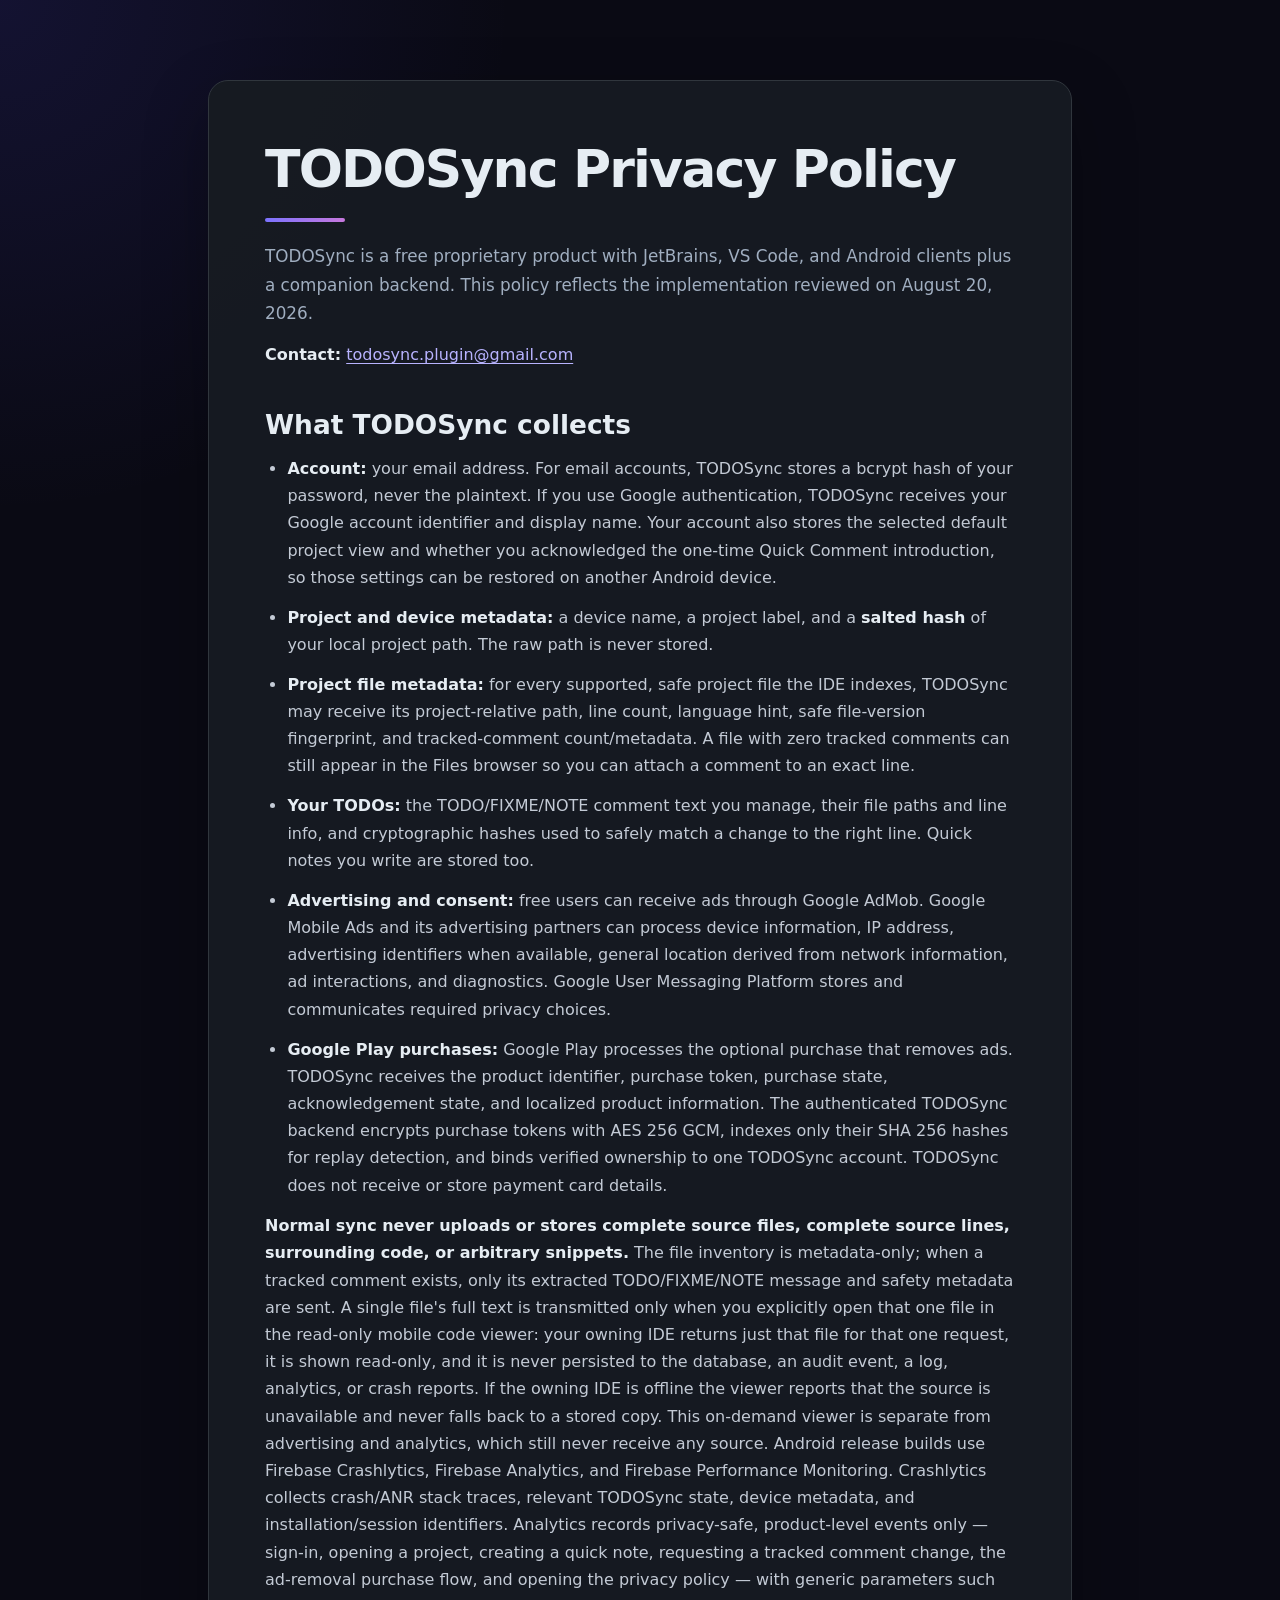
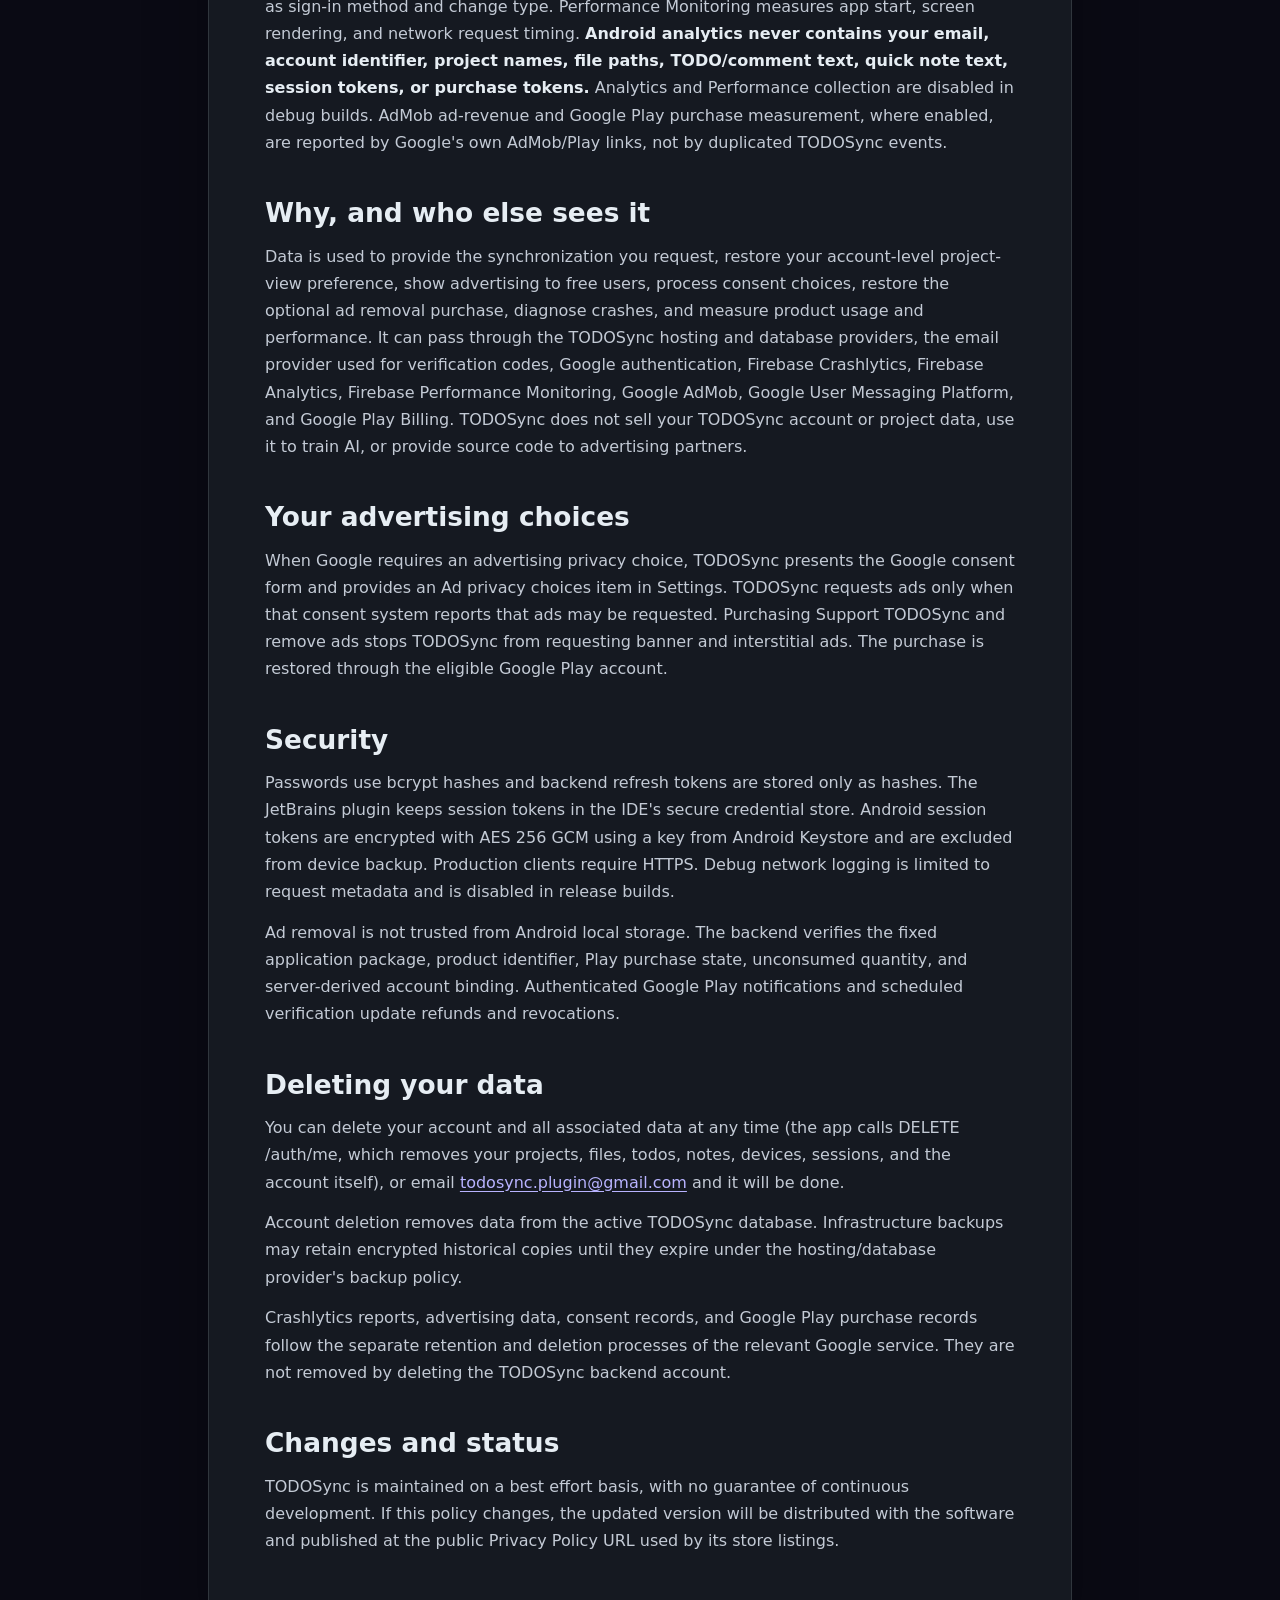
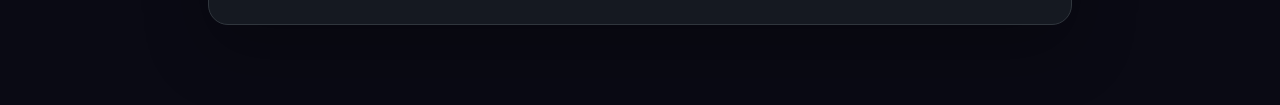
==== todosync/privacy/index.html @ ab77bdc9 "Add TODOSync privacy policy" ====
<!doctype html>
<html lang="en">
<head>
    <meta charset="utf-8">
    <meta name="viewport" content="width=device-width, initial-scale=1">
    <meta name="description" content="TODOSync Privacy Policy">
    <link rel="canonical" href="https://raexp917.github.io/todosync/privacy/">
    <title>TODOSync Privacy Policy</title>
    <style>
        :root {
            color-scheme: dark;
            --background: #0a0a14;
            --surface: #161b22;
            --heading: #e6edf3;
            --text: #c3cad5;
            --muted: #a0aec0;
            --primary: #7c73ff;
            --secondary: #c778dd;
            --border: #30363d;
        }

        * {
            box-sizing: border-box;
        }

        html {
            background: var(--background);
        }

        body {
            margin: 0;
            color: var(--text);
            background:
                radial-gradient(circle at top left, rgba(79, 70, 229, 0.14), transparent 32rem),
                var(--background);
            font-family: system-ui, -apple-system, BlinkMacSystemFont, "Segoe UI", sans-serif;
            font-size: 1rem;
            line-height: 1.7;
        }

        main {
            width: min(100% - 2rem, 54rem);
            margin: 0 auto;
            padding: clamp(2.5rem, 7vw, 5rem) 0;
        }

        article {
            padding: clamp(1.5rem, 5vw, 3.5rem);
            background: rgba(22, 27, 34, 0.96);
            border: 1px solid var(--border);
            border-radius: 1.25rem;
            box-shadow: 0 1.5rem 4rem rgba(0, 0, 0, 0.28);
        }

        h1,
        h2 {
            color: var(--heading);
            line-height: 1.25;
        }

        h1 {
            margin: 0 0 1.25rem;
            font-size: clamp(2rem, 7vw, 3.25rem);
            letter-spacing: -0.035em;
        }

        h1::after {
            display: block;
            width: 5rem;
            height: 0.25rem;
            margin-top: 1rem;
            border-radius: 999px;
            background: linear-gradient(90deg, var(--primary), var(--secondary));
            content: "";
        }

        h2 {
            margin: 2.5rem 0 0.75rem;
            font-size: clamp(1.3rem, 4vw, 1.65rem);
        }

        p,
        ul {
            margin: 0.85rem 0;
        }

        ul {
            padding-left: 1.4rem;
        }

        li + li {
            margin-top: 0.8rem;
        }

        strong {
            color: var(--heading);
        }

        a {
            color: #b8b3ff;
            text-underline-offset: 0.2em;
        }

        a:hover,
        a:focus-visible {
            color: #e1dfff;
        }

        code {
            padding: 0.08em 0.3em;
            color: var(--heading);
            background: var(--background);
            border: 1px solid var(--border);
            border-radius: 0.3rem;
            font-size: 0.9em;
        }

        .intro {
            color: var(--muted);
            font-size: 1.05rem;
        }

        .contact {
            margin-bottom: 2rem;
        }

        @media (max-width: 36rem) {
            main {
                width: min(100% - 1rem, 54rem);
                padding: 0.5rem 0;
            }

            article {
                padding: 1.35rem;
                border-radius: 0.9rem;
            }
        }
    </style>
</head>
<body>
    <main>
        <article>
            <h1>TODOSync Privacy Policy</h1>

            <p class="intro">TODOSync is a free proprietary product with JetBrains, VS Code, and Android clients plus a companion backend. This policy reflects the implementation reviewed on August 20, 2026.</p>

            <p class="contact"><strong>Contact:</strong> <a href="mailto:todosync.plugin@gmail.com">todosync.plugin@gmail.com</a></p>

            <h2>What TODOSync collects</h2>

            <ul>
                <li><strong>Account:</strong> your email address. For email accounts, TODOSync stores a bcrypt hash of your password, never the plaintext. If you use Google authentication, TODOSync receives your Google account identifier and display name. Your account also stores the selected default project view and whether you acknowledged the one-time Quick Comment introduction, so those settings can be restored on another Android device.</li>
                <li><strong>Project and device metadata:</strong> a device name, a project label, and a <strong>salted hash</strong> of your local project path. The raw path is never stored.</li>
                <li><strong>Project file metadata:</strong> for every supported, safe project file the IDE indexes, TODOSync may receive its project-relative path, line count, language hint, safe file-version fingerprint, and tracked-comment count/metadata. A file with zero tracked comments can still appear in the Files browser so you can attach a comment to an exact line.</li>
                <li><strong>Your TODOs:</strong> the TODO/FIXME/NOTE comment text you manage, their file paths and line info, and cryptographic hashes used to safely match a change to the right line. Quick notes you write are stored too.</li>
                <li><strong>Advertising and consent:</strong> free users can receive ads through Google AdMob. Google Mobile Ads and its advertising partners can process device information, IP address, advertising identifiers when available, general location derived from network information, ad interactions, and diagnostics. Google User Messaging Platform stores and communicates required privacy choices.</li>
                <li><strong>Google Play purchases:</strong> Google Play processes the optional purchase that removes ads. TODOSync receives the product identifier, purchase token, purchase state, acknowledgement state, and localized product information. The authenticated TODOSync backend encrypts purchase tokens with AES 256 GCM, indexes only their SHA 256 hashes for replay detection, and binds verified ownership to one TODOSync account. TODOSync does not receive or store payment card details.</li>
            </ul>

            <p><strong>Normal sync never uploads or stores complete source files, complete source lines, surrounding code, or arbitrary snippets.</strong> The file inventory is metadata-only; when a tracked comment exists, only its extracted TODO/FIXME/NOTE message and safety metadata are sent. A single file's full text is transmitted only when you explicitly open that one file in the read-only mobile code viewer: your owning IDE returns just that file for that one request, it is shown read-only, and it is never persisted to the database, an audit event, a log, analytics, or crash reports. If the owning IDE is offline the viewer reports that the source is unavailable and never falls back to a stored copy. This on-demand viewer is separate from advertising and analytics, which still never receive any source. Android release builds use Firebase Crashlytics, Firebase Analytics, and Firebase Performance Monitoring. Crashlytics collects crash/ANR stack traces, relevant TODOSync state, device metadata, and installation/session identifiers. Analytics records privacy-safe, product-level events only — sign-in, opening a project, creating a quick note, requesting a tracked comment change, the ad-removal purchase flow, and opening the privacy policy — with generic parameters such as sign-in method and change type. Performance Monitoring measures app start, screen rendering, and network request timing. <strong>Android analytics never contains your email, account identifier, project names, file paths, TODO/comment text, quick note text, session tokens, or purchase tokens.</strong> Analytics and Performance collection are disabled in debug builds. AdMob ad-revenue and Google Play purchase measurement, where enabled, are reported by Google's own AdMob/Play links, not by duplicated TODOSync events.</p>

            <h2>Why, and who else sees it</h2>

            <p>Data is used to provide the synchronization you request, restore your account-level project-view preference, show advertising to free users, process consent choices, restore the optional ad removal purchase, diagnose crashes, and measure product usage and performance. It can pass through the TODOSync hosting and database providers, the email provider used for verification codes, Google authentication, Firebase Crashlytics, Firebase Analytics, Firebase Performance Monitoring, Google AdMob, Google User Messaging Platform, and Google Play Billing. TODOSync does not sell your TODOSync account or project data, use it to train AI, or provide source code to advertising partners.</p>

            <h2>Your advertising choices</h2>

            <p>When Google requires an advertising privacy choice, TODOSync presents the Google consent form and provides an Ad privacy choices item in Settings. TODOSync requests ads only when that consent system reports that ads may be requested. Purchasing Support TODOSync and remove ads stops TODOSync from requesting banner and interstitial ads. The purchase is restored through the eligible Google Play account.</p>

            <h2>Security</h2>

            <p>Passwords use bcrypt hashes and backend refresh tokens are stored only as hashes. The JetBrains plugin keeps session tokens in the IDE's secure credential store. Android session tokens are encrypted with AES 256 GCM using a key from Android Keystore and are excluded from device backup. Production clients require HTTPS. Debug network logging is limited to request metadata and is disabled in release builds.</p>

            <p>Ad removal is not trusted from Android local storage. The backend verifies the fixed application package, product identifier, Play purchase state, unconsumed quantity, and server-derived account binding. Authenticated Google Play notifications and scheduled verification update refunds and revocations.</p>

            <h2>Deleting your data</h2>

            <p>You can delete your account and all associated data at any time (the app calls DELETE /auth/me, which removes your projects, files, todos, notes, devices, sessions, and the account itself), or email <a href="mailto:todosync.plugin@gmail.com">todosync.plugin@gmail.com</a> and it will be done.</p>

            <p>Account deletion removes data from the active TODOSync database. Infrastructure backups may retain encrypted historical copies until they expire under the hosting/database provider's backup policy.</p>

            <p>Crashlytics reports, advertising data, consent records, and Google Play purchase records follow the separate retention and deletion processes of the relevant Google service. They are not removed by deleting the TODOSync backend account.</p>

            <h2>Changes and status</h2>

            <p>TODOSync is maintained on a best effort basis, with no guarantee of continuous development. If this policy changes, the updated version will be distributed with the software and published at the public Privacy Policy URL used by its store listings.</p>
        </article>
    </main>
</body>
</html>
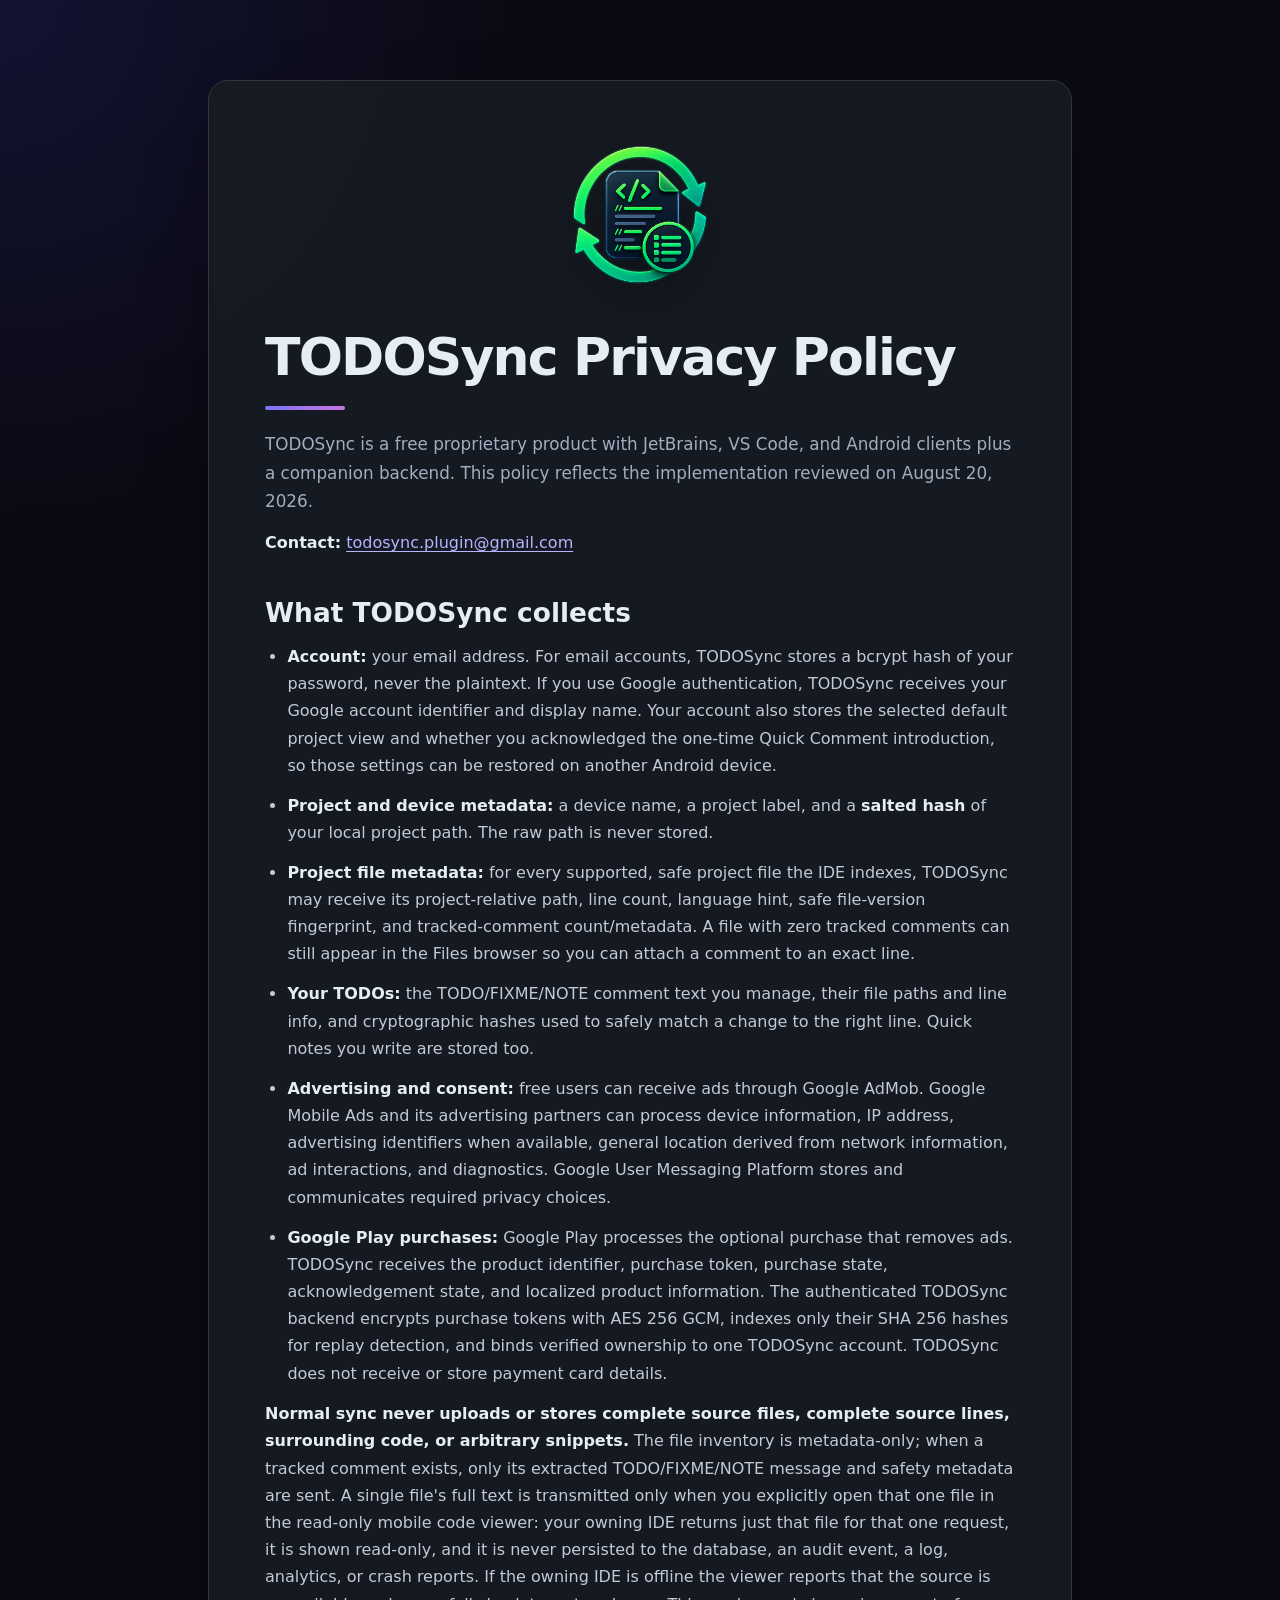
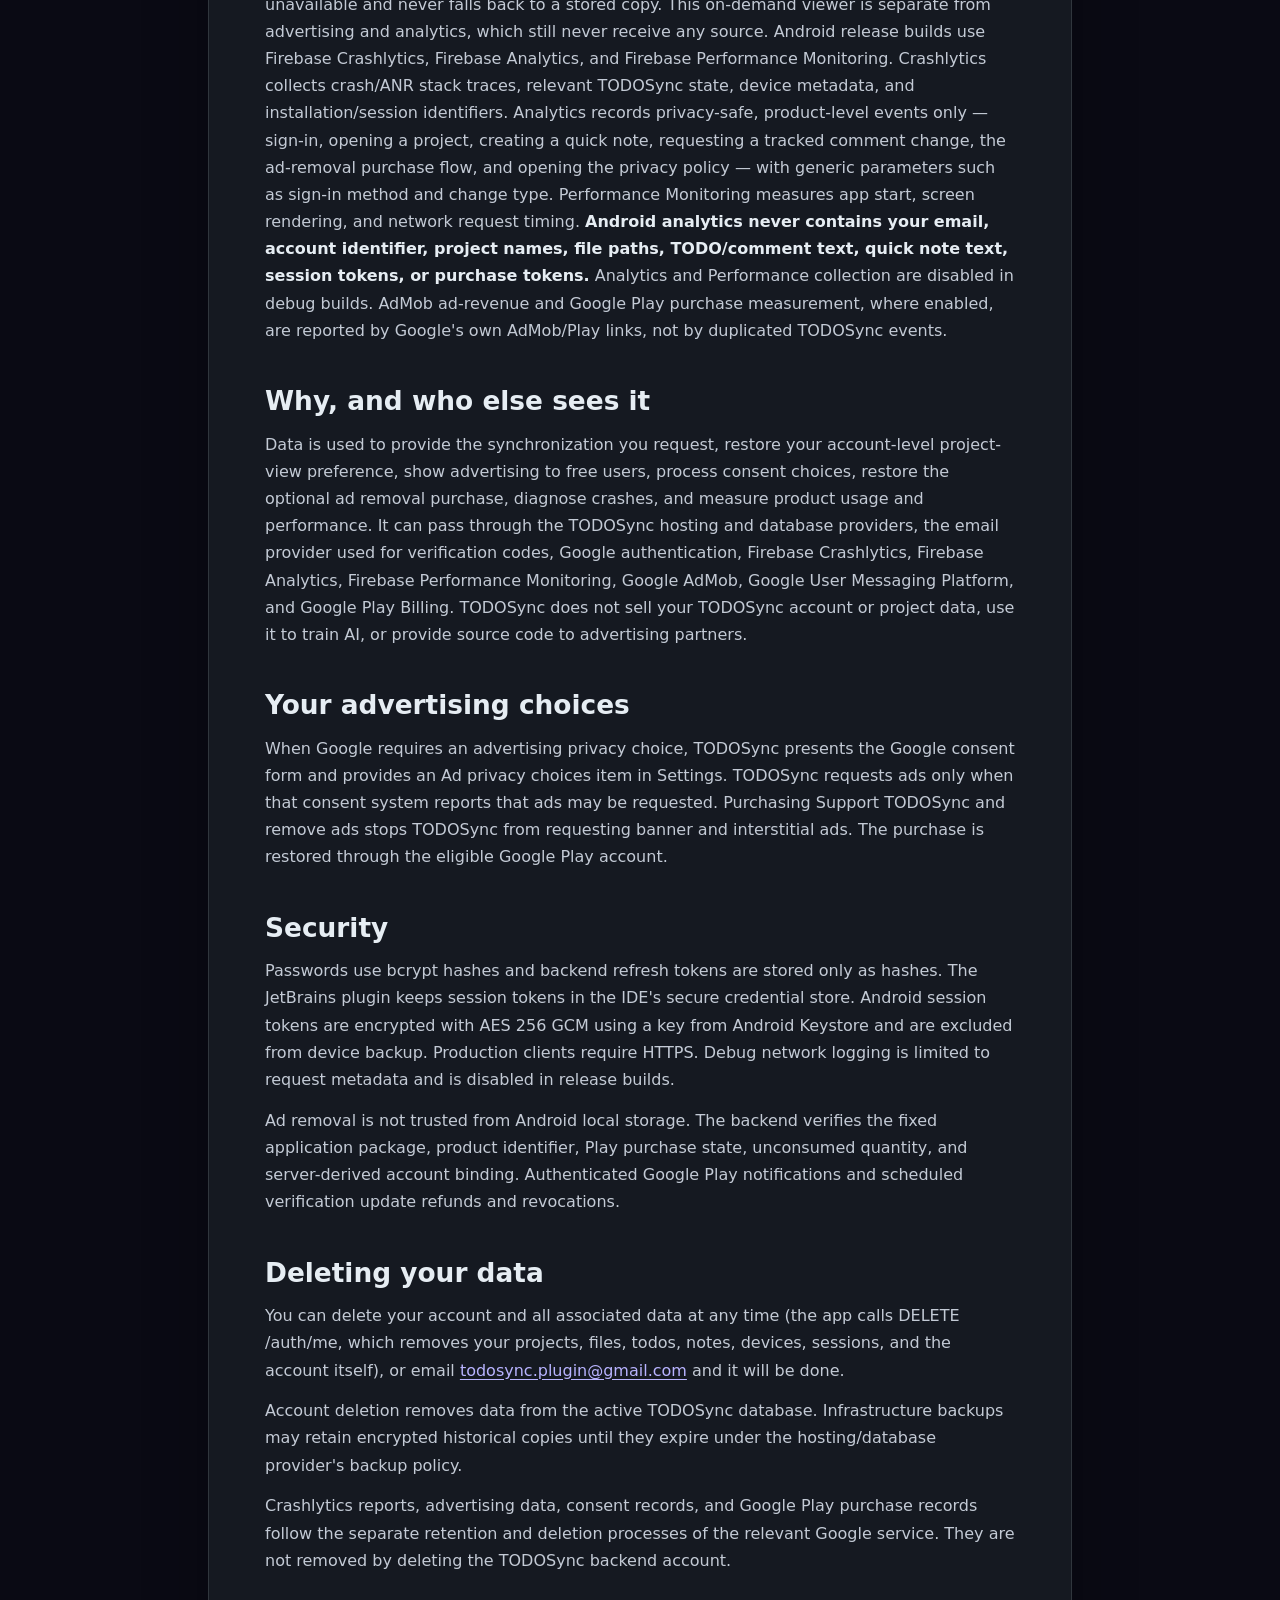
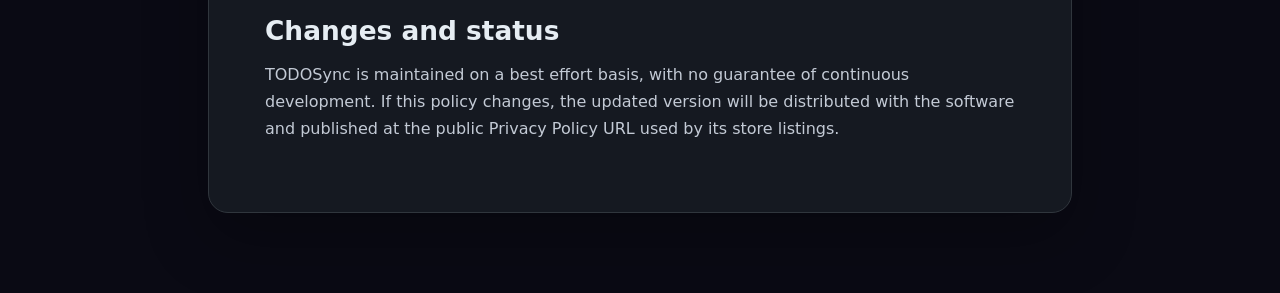
==== commit 734addbc: "Add TODOSync logo to privacy policy" ====
--- a/todosync/privacy/index.html
+++ b/todosync/privacy/index.html
@@ -74,6 +74,14 @@
             content: "";
         }
 
+        .brand-mark {
+            display: block;
+            width: clamp(7rem, 22vw, 10rem);
+            height: auto;
+            margin: 0 auto 1.75rem;
+            filter: drop-shadow(0 1rem 1.5rem rgba(0, 0, 0, 0.28));
+        }
+
         h2 {
             margin: 2.5rem 0 0.75rem;
             font-size: clamp(1.3rem, 4vw, 1.65rem);
@@ -140,6 +148,7 @@
 <body>
     <main>
         <article>
+            <img class="brand-mark" src="todosync.png" width="1254" height="1254" alt="TODOSync logo">
             <h1>TODOSync Privacy Policy</h1>
 
             <p class="intro">TODOSync is a free proprietary product with JetBrains, VS Code, and Android clients plus a companion backend. This policy reflects the implementation reviewed on August 20, 2026.</p>
